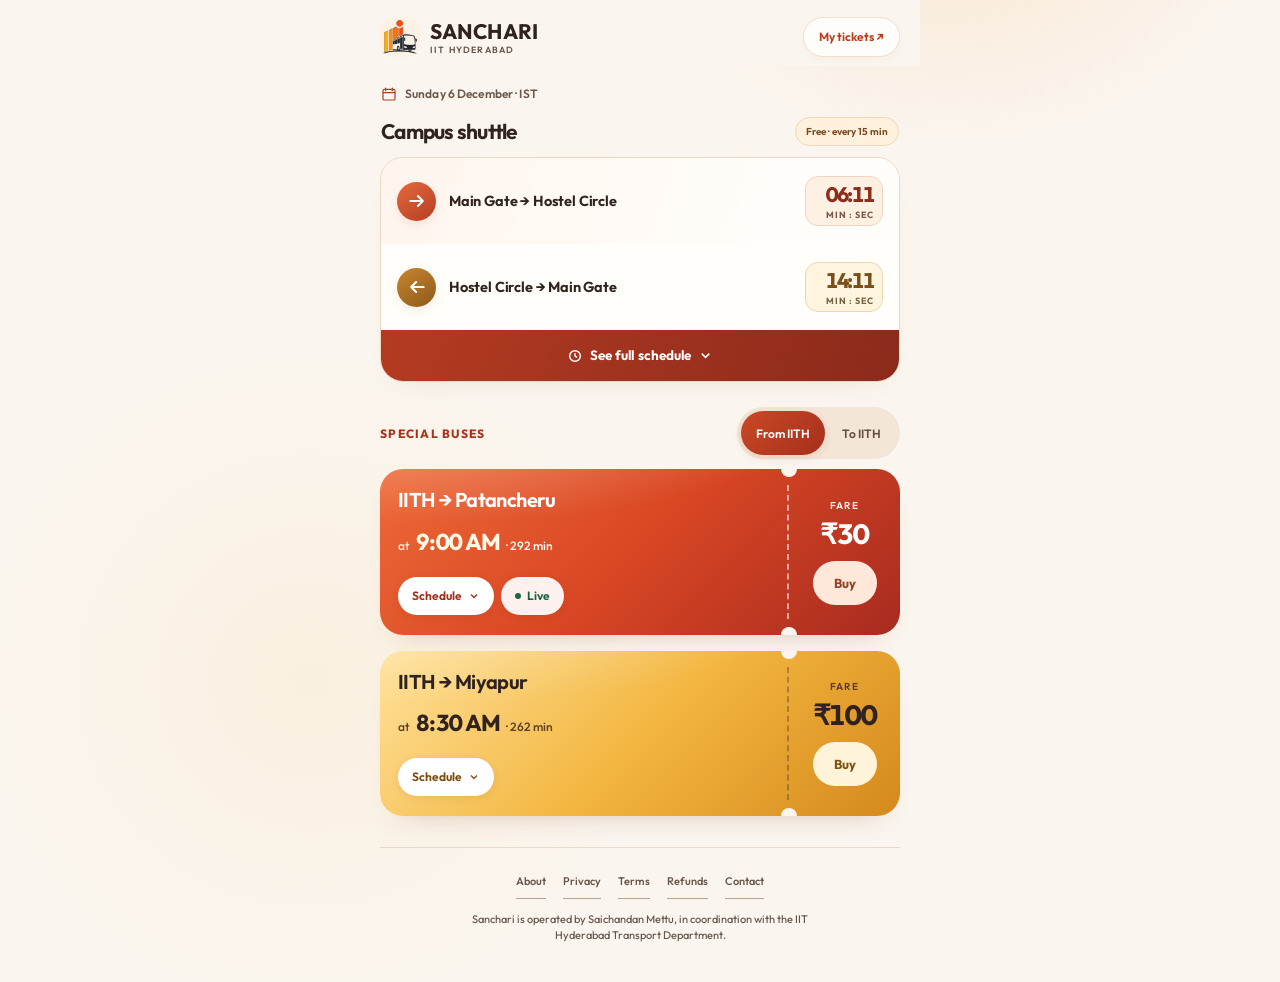
==== index.html @ e71f9000 "Link Patancheru pickup stop on route and boarding pass" ====
<!DOCTYPE html>
<html lang="en">
<head>
<meta charset="UTF-8"><meta name="viewport" content="width=device-width, initial-scale=1, viewport-fit=cover">
<meta name="theme-color" content="#faf5ee"><meta name="description" content="Campus shuttle countdown and bus journeys from IIT Hyderabad.">
<title>Sanchari — IIT Hyderabad bus tickets</title>
<link rel="icon" type="image/svg+xml" href="assets/logo.svg"><link rel="apple-touch-icon" href="assets/logo.png">
<link rel="stylesheet" href="assets/app.css?v=18">
</head>
<body><a class="skip-link" href="#campus">Skip to buses</a><div class="app">
<header class="appbar"><a class="brandblock" href="index.html" aria-label="Sanchari home"><img class="applogo" src="assets/logo.svg" alt=""><span class="brand">SANCHARI<small>IIT HYDERABAD</small></span></a><a class="ticket-nav" href="tickets.html">My tickets ↗</a></header>
<main class="scroll">
<p class="today-line"><svg aria-hidden="true" viewBox="0 0 24 24" fill="none" stroke="currentColor" stroke-width="1.8" stroke-linecap="round" stroke-linejoin="round"><rect x="3" y="5" width="18" height="16" rx="2"/><path d="M7 3v4M17 3v4M3 10h18"/></svg><span id="todayLabel">All times in IST</span></p>
<div class="campus-label" id="campus"><h1 class="sect">Campus shuttle</h1><span class="service-chip">Free · every 15 min</span></div>
<section class="card" aria-label="Campus shuttle timetable">
<button class="dir sel" data-dir="ab" aria-pressed="true"><span class="badge" aria-hidden="true"><svg viewBox="0 0 24 24" fill="none" stroke="currentColor" stroke-width="2.4" stroke-linecap="round" stroke-linejoin="round"><path d="M4 12h15m-6-6 6 6-6 6"/></svg></span><span class="route"><span class="rt">Main Gate → Hostel Circle</span></span><span class="eta"><span class="m" id="eta-ab" role="timer" aria-live="off" aria-label="Next shuttle countdown">--:--</span><span class="l" aria-hidden="true">MIN : SEC</span></span></button>
<button class="dir" data-dir="ba" aria-pressed="false"><span class="badge" aria-hidden="true"><svg viewBox="0 0 24 24" fill="none" stroke="currentColor" stroke-width="2.4" stroke-linecap="round" stroke-linejoin="round"><path d="M20 12H5m6-6-6 6 6 6"/></svg></span><span class="route"><span class="rt">Hostel Circle → Main Gate</span></span><span class="eta"><span class="m" id="eta-ba" role="timer" aria-live="off" aria-label="Next shuttle countdown">--:--</span><span class="l" aria-hidden="true">MIN : SEC</span></span></button>
<button class="sched-btn" id="schedBtn" aria-controls="schedPanel" aria-expanded="false"><svg class="clk" viewBox="0 0 24 24" fill="none" stroke="currentColor" stroke-width="2.2"><circle cx="12" cy="12" r="8"/><path d="M12 8v4l3 2"/></svg>See full schedule<svg class="chev" viewBox="0 0 24 24" fill="none" stroke="currentColor" stroke-width="2.4"><path d="M6 9l6 6 6-6"/></svg></button>
<div class="sched-panel" id="schedPanel"><div class="sched-inner"><div class="pills" role="group" aria-label="Shuttle direction"><button class="pill on" data-sdir="ab" aria-pressed="true">→ Hostel Circle</button><button class="pill" data-sdir="ba" aria-pressed="false">→ Main Gate</button></div><div class="slist" id="slist"></div></div></div>
</section>
<section id="routes" aria-labelledby="routesTitle"><div class="special-head"><h2 class="sect" id="routesTitle">Special Buses</h2><div class="toggle" id="specialToggle" role="group" aria-label="Journey direction"><button class="on" data-tdir="from" aria-pressed="true">From IITH</button><button data-tdir="to" aria-pressed="false">To IITH</button></div></div><div class="rcards" id="routeCards"><p>Loading schedules…</p></div><noscript><p>Turn on JavaScript to see schedules. Contact <a href="mailto:office.transport@iith.ac.in">Transport</a> for bus information.</p></noscript></section>
<footer class="footer"><div class="footer-links"><a href="legal.html">About</a><a href="privacy.html">Privacy</a><a href="terms.html">Terms</a><a href="refund.html">Refunds</a><a href="mailto:office.transport@iith.ac.in">Contact</a></div><p class="footer-op">Sanchari is operated by Saichandan Mettu, in coordination with the IIT Hyderabad Transport Department.</p></footer>
</main></div><script src="assets/shared.js?v=12"></script><script src="assets/app.js?v=17"></script></body></html>
---- assets/app.css ----
/* Sanchari — design tokens + component styles
   Palette: "Sunrise IITH" — matches the institute crest (red-orange spine, gold edge). */

*{box-sizing:border-box}
html,body{margin:0;padding:0}

:root{
  --stage:#fdf1e6; --paper:#ffffff; --paper2:#fbe9db; --paper3:#f5dcb8;
  --ink:#241d1a; --m2:#8c8078; --ox:#e8491f; --ox2:#c93c17; --gold:#f2a71b; --goldt:#d98f12;
  --pline:rgba(120,90,70,.14); --sh:rgba(180,90,40,.18); --live:#1f8a4c;
  --r-card:20px; --r-btn:999px; /* one radius for the cards, one pill radius for every button/chip */
  /* sampled from the hero sun (hero.png): vivid orange core fading to warm gold */
  --grad-ox: linear-gradient(160deg,#ff8a3d 0%,#f0501c 42%,#c02a12 100%);
  --grad-gold: linear-gradient(160deg,#ffd873 0%,#f2a71b 45%,#c67908 100%);
}

body{
  font-family:ui-rounded,"SF Pro Rounded","Segoe UI Rounded",-apple-system,BlinkMacSystemFont,"Segoe UI",Roboto,Helvetica,Arial,sans-serif;
  background:var(--stage); color:var(--ink);
  min-height:100dvh; min-height:100vh;
}

.app{
  max-width:480px; margin:0 auto; min-height:100dvh; min-height:100vh;
  display:flex; flex-direction:column;
}

.appbar{
  position:sticky; top:0; z-index:15;
  display:flex; align-items:center; justify-content:space-between;
  padding:calc(env(safe-area-inset-top,0px) + 14px) 16px 4px;
  background:var(--stage);
}
.appbar .brandblock{min-width:0;display:flex;align-items:center;gap:10px}
.appbar .applogo{width:38px;height:38px;border-radius:11px;flex-shrink:0;box-shadow:0 4px 10px -5px var(--sh)}
.appbar .brand{font-size:19px;font-weight:800;letter-spacing:-.01em;line-height:1.05}
/* Institution sits under the brand, not in front of it — same lockup as Nivas. */
.appbar .brand small{display:block;margin-top:2px;font-size:8.5px;font-weight:700;
  letter-spacing:.14em;color:var(--m2)}
.appbar .brand .hl{color:var(--ox)}
.bell{width:40px;height:40px;border-radius:50%;background:var(--paper);border:1px solid var(--pline);
  display:flex;align-items:center;justify-content:center;flex-shrink:0;position:relative;cursor:pointer;
  box-shadow:0 6px 14px -8px var(--sh);color:var(--ink)}
.bell svg{width:18px;height:18px}
.bell::after{content:"";position:absolute;top:8px;right:9px;width:7px;height:7px;border-radius:50%;
  background:var(--ox);box-shadow:0 0 0 2px var(--paper)}

.scroll{flex:1;overflow-y:auto;padding:6px 16px 24px;-webkit-overflow-scrolling:touch}
svg{display:block}

/* ---- campus shuttle ---- */
.card{background:var(--paper);border:1px solid var(--pline);border-radius:var(--r-card);margin-top:10px;overflow:hidden;
  box-shadow:0 14px 30px -20px var(--sh)}
.dir{display:flex;align-items:center;gap:12px;padding:14px 15px;cursor:pointer;border-top:1px solid var(--pline)}
.dir:first-of-type{border-top:none}
.dir .badge{width:38px;height:38px;border-radius:50%;flex-shrink:0;display:flex;align-items:center;justify-content:center;
  background:var(--grad-ox);box-shadow:0 4px 10px -4px var(--sh)}
.dir .badge svg{width:18px;height:18px}
.dir .route{flex:1;min-width:0}
.dir .rt{font-size:14px;font-weight:700;color:var(--ink);line-height:1.25}
.dir .eta{text-align:right;flex-shrink:0}
.dir .eta .m{font-size:16px;font-weight:900;color:var(--ox);font-variant-numeric:tabular-nums;line-height:1.1}
.dir .eta .l{font-size:9px;color:var(--m2);font-weight:700;margin-top:1px;text-transform:uppercase;letter-spacing:.04em}
.sched-btn{width:100%;border:none;background:var(--paper2);border-top:1px solid var(--pline);padding:13px;font-size:12.5px;font-weight:800;color:var(--ox);
  display:flex;align-items:center;justify-content:center;gap:7px;cursor:pointer}
.sched-btn svg.clk{width:15px;height:15px}
.sched-btn svg.chev{width:14px;height:14px;transition:transform .25s}
.sched-btn.open svg.chev{transform:rotate(180deg)}
.sched-panel{max-height:0;overflow:hidden;transition:max-height .3s ease;background:var(--paper3);box-shadow:inset 0 3px 8px -4px rgba(80,40,10,.22),inset 0 1px 0 var(--pline)}
.sched-panel.open{max-height:460px}
.sched-inner{padding:12px 15px 15px}
.pills{display:flex;gap:4px;margin-bottom:12px;background:rgba(232,73,31,.08);border-radius:var(--r-btn);padding:4px}
.pill{flex:1;text-align:center;font-size:11.5px;font-weight:800;padding:8px;border-radius:var(--r-btn);border:none;background:none;cursor:pointer;color:var(--m2)}
.pill.on{background:var(--grad-ox);color:#fff;box-shadow:0 2px 5px -1px var(--sh)}
.slist{display:flex;flex-direction:column;gap:2px}
.srow{display:flex;justify-content:space-between;align-items:center;padding:9px 4px;border-bottom:1px dashed var(--pline)}
.srow:last-child{border-bottom:none}
.srow .ct{font-size:13px;font-weight:800;color:var(--ink);font-variant-numeric:tabular-nums}
.srow .rel{font-size:11px;font-weight:700;color:var(--m2)}
.srow.next .rel{color:var(--live)}
.srow.next .ct{color:var(--ox)}

.sect{font-size:11px;font-weight:800;text-transform:uppercase;letter-spacing:.1em;color:var(--ox);margin:0}
.special-head{margin-top:24px;display:flex;align-items:center;justify-content:space-between;gap:10px;margin-bottom:9px}
.toggle{display:inline-flex;background:var(--paper2);border-radius:var(--r-btn);padding:3px;gap:2px;flex-shrink:0}
.toggle button{border:none;background:none;padding:7px 14px;border-radius:var(--r-btn);font-size:11.5px;font-weight:800;color:var(--m2);cursor:pointer;transition:.2s}
.toggle button.on{background:var(--grad-ox);color:#fff;box-shadow:0 2px 5px -1px var(--sh)}

/* ---- outstation route cards ---- */
.rcards{display:flex;flex-direction:column;gap:13px;margin-top:13px}
.stubcard{display:flex;position:relative;background:var(--grad-ox);border-radius:var(--r-card);overflow:hidden;
  box-shadow:0 16px 32px -18px var(--sh)}
.rcard[data-bus="miya"] .stubcard{background:var(--grad-gold)}
.stubcard::before{content:"";position:absolute;inset:0;pointer-events:none;
  background:radial-gradient(120% 90% at 12% -15%,rgba(255,255,255,.4),transparent 55%)}
.stubcard > *{position:relative;z-index:1}
.rc-main{flex:1;text-align:left;background:none;border:none;padding:18px 16px;cursor:pointer;font:inherit;color:inherit;min-width:0}
.rc-route{font-size:18px;font-weight:800;color:#fff;letter-spacing:-.01em;white-space:nowrap}
.rc-when{font-size:14px;color:rgba(255,255,255,.82);font-weight:700;margin-top:9px;display:flex;align-items:baseline;gap:6px;flex-wrap:wrap}
.rc-at{font-size:13px;font-weight:700;color:rgba(255,255,255,.7)}
.rcard[data-bus="miya"] .rc-at{color:rgba(36,29,26,.6)}
.rc-when .tm{font-size:21px;font-weight:900;color:#ffe6a0;font-variant-numeric:tabular-nums;letter-spacing:-.01em}
.rcard[data-bus="miya"] .rc-when .tm{color:var(--ink)}
.rc-rel{font-size:12.5px;font-weight:700;color:rgba(255,255,255,.78)}
.rcard[data-bus="miya"] .rc-rel{color:rgba(36,29,26,.7)}
.rc-rel::before{content:"· "}
.rc-rel:empty{display:none}
.rc-actions{display:flex;align-items:center;gap:8px;margin-top:14px;flex-wrap:wrap}
.rc-expand{display:inline-flex;align-items:center;gap:6px;background:#fff;color:var(--ox);font-weight:800;font-size:12.5px;
  padding:9px 15px;border-radius:var(--r-btn);cursor:pointer}
.rcard[data-bus="miya"] .rc-expand{color:var(--goldt)}
.rc-expand svg{width:12px;height:12px;transition:transform .28s}
.rcard.open .rc-expand svg{transform:rotate(180deg)}
.rc-live{display:inline-flex;align-items:center;gap:6px;font-size:12.5px;font-weight:800;color:var(--live);
  background:rgba(255,255,255,.92);border-radius:var(--r-btn);padding:9px 13px 9px 12px;text-decoration:none;flex-shrink:0}
.rc-live .pulse{width:6px;height:6px;border-radius:50%;background:var(--live);animation:bl 1.4s infinite}
.rc-live svg{width:12px;height:12px}
.rc-vp{width:0;border-left:2px dashed rgba(255,255,255,.55);position:relative;margin:16px 0;flex-shrink:0}
.rcard[data-bus="miya"] .rc-vp{border-left-color:rgba(36,29,26,.3)}
.rc-vp::before,.rc-vp::after{content:"";position:absolute;left:-8px;width:16px;height:16px;border-radius:50%;background:var(--stage)}
.rc-vp::before{top:-24px}.rc-vp::after{bottom:-24px}
.rc-stub{width:108px;flex-shrink:0;display:flex;flex-direction:column;align-items:center;justify-content:center;gap:6px;padding:16px 10px}
.rc-farel{font-size:9px;font-weight:800;letter-spacing:.12em;text-transform:uppercase;color:rgba(255,255,255,.82)}
.rcard[data-bus="miya"] .rc-farel{color:rgba(36,29,26,.65)}
.rc-fare{font-size:22px;font-weight:900;color:#fff;line-height:1;font-variant-numeric:tabular-nums}
.rcard[data-bus="miya"] .rc-fare{color:var(--ink)}
.rc-buy{margin-top:7px;border:none;background:#fff;color:var(--ox);font-weight:800;font-size:13px;padding:10px 20px;border-radius:var(--r-btn);cursor:pointer;white-space:nowrap;
  box-shadow:0 4px 10px -2px rgba(0,0,0,.25)}
.rcard[data-bus="miya"] .rc-buy{color:var(--goldt)}
.rc-buy:disabled{opacity:.6;cursor:default}

.rc-detail{max-height:0;overflow:hidden;transition:max-height .34s ease}
.rcard.open .rc-detail{max-height:1400px}
.rc-detail-in{margin-top:9px;background:var(--paper);border:1px solid var(--pline);border-radius:var(--r-card);padding:14px 15px 15px;
  box-shadow:0 8px 20px -14px var(--sh)}
.rc-sec{font-size:9.5px;font-weight:800;letter-spacing:.1em;text-transform:uppercase;color:var(--m2);margin:4px 2px 8px}
.live{display:inline-flex;align-items:center;gap:6px;font-size:11px;font-weight:700;color:var(--live);margin-top:12px}
.live i{width:6px;height:6px;border-radius:50%;background:var(--live);display:block;animation:bl 1.4s infinite}
.livelink{text-decoration:none;cursor:pointer}
.livelink svg{margin-left:2px}
.note-days{font-size:10.5px;color:var(--m2);font-weight:600;margin-top:11px}

/* Miyapur stop timeline */
.stops{display:flex;flex-direction:column;margin-top:12px}
.stop{display:flex;gap:11px}
.stop .rail{display:flex;flex-direction:column;align-items:center}
.stop .rail .d{width:9px;height:9px;border-radius:50%;background:var(--ox);margin-top:3px;flex-shrink:0}
.stop .rail .ln{width:2px;flex:1;background:var(--pline);min-height:14px}
.stop:last-child .rail .ln{display:none}
.stop .si{flex:1;display:flex;justify-content:space-between;gap:8px;padding-bottom:11px}
.stop .nm2{font-size:12.5px;font-weight:700;color:var(--ink);line-height:1.2}
.stop .lm{font-size:10px;color:var(--m2);margin-top:2px}
.stop .tm{font-size:11.5px;font-weight:800;color:var(--ox);font-variant-numeric:tabular-nums;white-space:nowrap}
.retnote{background:var(--paper2);border:1px solid var(--pline);border-radius:10px;padding:11px 12px;font-size:11.5px;color:var(--ink);line-height:1.45;margin-top:6px}
.retnote b{color:var(--ox)}
.retnote a{display:inline-block;margin-top:4px;color:var(--ox);font-weight:800;text-decoration:underline;text-underline-offset:2px}
.terms{margin-top:13px;border-top:1px dashed var(--pline);padding-top:11px}
.terms .th{font-size:9px;font-weight:800;letter-spacing:.1em;text-transform:uppercase;color:var(--m2);margin-bottom:6px}
.terms ul{margin:0;padding-left:15px;display:flex;flex-direction:column;gap:4px}
.terms li{font-size:10.5px;color:var(--m2);line-height:1.4}

/* ---- coming next (static preview grid, not interactive) ---- */
.comingnext{margin-top:26px}
.cn-grid{display:grid;grid-template-columns:repeat(3,1fr);gap:9px;margin-top:9px}
.cn-tile{background:var(--paper);border:1px dashed var(--pline);border-radius:16px;padding:14px 6px 12px;
  display:flex;flex-direction:column;align-items:center;gap:7px;text-align:center;user-select:none}
.cn-tile .ic{width:38px;height:38px;border-radius:50%;background:var(--paper2);display:flex;align-items:center;justify-content:center;color:var(--m2);flex-shrink:0}
.cn-tile .ic svg{width:18px;height:18px}
.cn-tile .lbl{font-size:10.5px;font-weight:700;color:var(--ink);line-height:1.25}

/* ---- footer ---- */
.footer{text-align:center;margin-top:28px;padding-top:6px}
.footer a{font-size:11.5px;font-weight:700;color:var(--m2);text-decoration:underline;text-underline-offset:2px}
.footer-op{font-size:11px;font-weight:600;color:var(--m2);margin-top:8px;line-height:1.5;padding:0 16px}

@keyframes bl{0%,100%{opacity:1}50%{opacity:.3}}
@media (prefers-reduced-motion:reduce){.live i,.rc-live .pulse{animation:none}}

/* Shared page controls retained for tickets, policy and staff screens. */
a{color:var(--ox);text-underline-offset:4px}
button,input,select,textarea{font:inherit}
button,a,input,select,textarea{-webkit-tap-highlight-color:transparent}
button:focus-visible,a:focus-visible,summary:focus-visible,input:focus-visible,select:focus-visible,textarea:focus-visible{outline:3px solid #87341d;outline-offset:3px}
button,a{touch-action:manipulation}
button{min-height:44px}
[hidden]{display:none!important}
.skip-link{position:fixed;top:-60px;left:16px;z-index:100;background:white;padding:12px}
.skip-link:focus{top:12px}
.brandblock{display:flex;align-items:center;gap:10px;text-decoration:none;color:var(--ink)}
.appbar .brand{color:var(--ink)}
.appbar .brandblock .applogo{margin:0}
.ticket-nav{font-size:12px;font-weight:800;color:var(--ox);background:#fff;border:1px solid var(--pline);border-radius:999px;padding:10px 13px;text-decoration:none;white-space:nowrap}
.today-line{font-size:11px;font-weight:800;letter-spacing:.02em;color:var(--m2);margin:13px 2px 0}
.campus-label{display:flex;align-items:center;justify-content:space-between;gap:12px;margin:20px 2px 0}
.campus-label .sect{margin:0}
.campus-label span{font-size:10px;font-weight:700;color:var(--m2)}
.dir{width:100%;background:transparent;border:0;text-align:left;font:inherit;min-height:66px}
.dir.sel{background:#fff8f2}
.dir .eta .m,.dir .eta .l{display:block}
.dir .eta .m{font-variant-numeric:tabular-nums}
.sched-btn{min-height:44px}
.pill{min-height:36px}
.special-head{margin-top:27px}
.route-notice{font-size:11px;color:#755e4d;line-height:1.4;margin:0 2px 12px}
.route-notice.ready{color:var(--live)}
.rcard{border-radius:var(--r-card)}
.rc-main{cursor:default}
.rc-route{white-space:normal;line-height:1.2}
.rc-when .tm{font-size:20px}
.rc-expand{border:0;font:inherit;min-height:36px}
.rc-live{min-height:36px}
.rc-buy{min-height:44px}
.rc-buy:disabled{opacity:.65;cursor:not-allowed}
.rc-buy[data-busy="true"]{opacity:.7;cursor:wait}
.rc-detail[hidden]{display:none}
.rc-detail-in{margin-top:7px}
.rcard .srow .ct{font-size:12px}
.card-status{font-size:11px;line-height:1.4;color:#7d2317;margin:8px 2px 0;padding:0 3px}
.card-status a{color:inherit;text-decoration:underline}
.card-status:empty{display:none}
.footer{padding-bottom:10px}
.footer-links{display:flex;align-items:center;justify-content:center;flex-wrap:wrap;gap:4px 15px}
.footer-links a{font-size:11px;min-height:32px;display:inline-flex;align-items:center}
.primary-btn{display:flex;align-items:center;justify-content:center;width:100%;border:0;border-radius:999px;padding:14px 20px;background:#523a29;color:#fff;font-size:13px;font-weight:650;text-decoration:none;min-height:48px}
.primary-btn:disabled{opacity:.55}
#checkoutMessage{font-size:13px;color:#934321}
.page-wrap{max-width:600px;margin:0 auto;padding:28px 20px 60px}
.page-back{display:inline-flex;align-items:center;min-height:44px;font-size:13px;margin-bottom:24px}
.page-wrap h1{font-size:34px;line-height:1.1;letter-spacing:-.04em}
.surface{border:1px solid #fff;border-radius:26px;background:#fff9;padding:24px;margin:18px 0}
.field{display:flex;flex-direction:column;gap:8px;font-size:13px;margin:18px 0}
input,select,textarea{width:100%;min-height:46px;border:1px solid #c6b6a7;background:#fffaf4;border-radius:12px;padding:11px;color:var(--ink)}
textarea{min-height:90px}
#scanVideo{width:100%;border-radius:18px;max-height:300px;background:#211b15}
#scanVideo[hidden]{display:none}
.actions{display:flex;gap:10px;flex-wrap:wrap}
.actions>*{flex:1}
.saved-ticket{display:block;padding:18px 0;border-bottom:1px solid #dfd1c1;text-decoration:none;color:var(--ink)}
.saved-ticket strong{display:block}
.saved-ticket small{font-size:11px;color:var(--m2)}
.empty-state{padding:28px 0;color:var(--m2);font-size:14px}
.status-good{color:var(--live)}
.status-bad{color:#943b25}
.status-box{white-space:pre-line;padding:16px;border-radius:14px;background:#eee5d6;font-size:14px}
.fine-print{font-size:11px;color:var(--m2)}
.tk-band{color:var(--ink)!important}
.tk-wrap .tk-stamp{display:none!important}
.tk-note{color:#6c5948!important}
.tk-qr{width:min(248px,70vw)!important;padding:20px!important}
.tk-hint{font-size:12px!important}
.tk-top a{min-width:44px!important;min-height:44px!important}
.tk-wrap{padding-top:16px!important}
.tk-serial{letter-spacing:0!important;font-size:10px!important}
.tk-status{font-size:11px!important}


@media(min-width:700px){.app{max-width:540px}.scroll{padding-left:20px;padding-right:20px}}
@media(max-width:360px){.rc-main{padding:16px 12px}.rc-route{font-size:16px}.rc-stub{width:91px;padding:12px 6px}.rc-when .tm{font-size:17px}.rc-expand,.rc-live{font-size:11px;padding:8px 10px}.rc-actions{gap:6px}}
@media(prefers-reduced-motion:reduce){*,*:before,*:after{animation:none!important;transition:none!important;scroll-behavior:auto!important}}
@media print{body{background:white}.tk-top,.ticket-actions,.tk-note{display:none!important}.ticket{box-shadow:none!important}.tk-wrap{max-width:420px!important}.tk-band{-webkit-print-color-adjust:exact;print-color-adjust:exact}}
/* 2026-09-25 visual refinement: the same campus-first layout with clearer type,
   more deliberate spacing and a brighter, richer sunrise. */
@font-face{
  font-family:Outfit;
  src:url("fonts/outfit-variable.ttf") format("truetype");
  font-style:normal;
  font-weight:100 900;
  font-display:swap;
}
:root{
  --stage:#faf5ee;
  --paper:#fffefa;
  --paper2:#fff0e3;
  --paper3:#fff5e9;
  --ink:#30231e;
  --m2:#66554b;
  --ox:#bd3c1e;
  --ox2:#932a1b;
  --gold:#e9a62f;
  --goldt:#82500f;
  --pline:rgba(105,59,35,.13);
  --sh:rgba(115,55,25,.14);
  --live:#226443;
  --r-card:23px;
  --grad-ox:linear-gradient(135deg,#ed6937 0%,#d94724 48%,#a82b20 100%);
  --grad-gold:linear-gradient(135deg,#ffe19a 0%,#f3b640 51%,#d5891b 100%);
}
body{
  font-family:Outfit,-apple-system,BlinkMacSystemFont,"Segoe UI",sans-serif;
  font-size:14px;
  line-height:1.45;
  -webkit-font-smoothing:antialiased;
  background:
    radial-gradient(ellipse 440px 370px at calc(50% + 310px) -130px,rgba(248,174,99,.22),transparent 75%),
    radial-gradient(ellipse 430px 420px at calc(50% - 330px) 680px,rgba(247,201,119,.11),transparent 80%),
    var(--stage);
}
button,input,select,textarea{font-family:inherit}
a{color:var(--ox)}
.app{max-width:510px}
.appbar{padding:calc(env(safe-area-inset-top,0px) + 17px) 20px 9px;background:var(--stage)}
.appbar .applogo{width:40px;height:40px;border-radius:12px;box-shadow:none}
.appbar .brand{font-size:21px;font-weight:720;letter-spacing:.005em}
.appbar .brand small{margin-top:3px;font-size:9px;font-weight:600;letter-spacing:.13em}
.ticket-nav{font-size:12px;font-weight:650;color:var(--ox);background:#fffdfa;border-color:#eedfd1;padding:10px 15px;box-shadow:0 3px 10px #783b1808}
.scroll{padding:7px 20px 34px}
.today-line{margin:9px 2px 10px;font-size:12px;font-weight:550;letter-spacing:.01em}
.campus-label{margin:12px 2px 0}
.campus-label .sect,.special-head .sect{font-size:12px;font-weight:750;letter-spacing:.105em;color:#a9341b}
.campus-label span{font-size:11px;font-weight:500;color:var(--m2)}
.card{margin-top:11px;border-color:#edddce;box-shadow:0 12px 30px -24px #8c513528}
.dir{min-height:78px;gap:14px;padding:17px 18px}
.dir.sel{background:linear-gradient(100deg,#fff6ed,#fffdfa 72%)}
.dir .badge{width:40px;height:40px;background:linear-gradient(145deg,#e96b3b,#b63a22);box-shadow:0 4px 11px #bb4c2724}
.dir .rt{font-size:15px;font-weight:630;letter-spacing:-.012em}
.dir .eta .m{font-size:19px;font-weight:700;letter-spacing:-.025em;color:#a9341b}
.dir .eta .l{font-size:10px;font-weight:550;letter-spacing:.06em;margin-top:2px}
.sched-btn{background:#fff1e5;min-height:47px;font-size:13px;font-weight:650;color:#a9341b}
.sched-panel{background:var(--paper3);box-shadow:inset 0 3px 7px -5px #8a4a1b32,inset 0 1px 0 #e9d8c6}
.sched-inner{padding:16px 18px 18px}
.pills{background:#f7e9d8;margin-bottom:14px}
.pill{font-size:12px;font-weight:600}
.pill.on{background:linear-gradient(135deg,#c84827,#9d2e1c)}
.srow{padding:11px 4px}
.srow .ct{font-size:13px;font-weight:640}
.srow .rel{font-size:11px;font-weight:500}
.srow.next .ct{color:#a9341b}
.special-head{margin-top:25px;margin-bottom:10px}
.toggle{background:#f3e5d7;padding:4px}
.toggle button{font-size:12px;font-weight:600;padding:8px 15px;transition:box-shadow .18s ease,transform .18s ease}
.toggle button:not(.on),.pill:not(.on){color:#645044}
.toggle button.on{background:linear-gradient(135deg,#c94927,#a62f1b);box-shadow:0 3px 8px #ad402322}
.route-notice{font-size:12px;line-height:1.5;color:var(--m2);margin:0 2px 15px}
.rcards{gap:16px;margin-top:0}
.stubcard{min-height:158px;box-shadow:0 15px 30px -22px #97452566}
.stubcard::before{background:radial-gradient(130% 95% at 9% -18%,rgba(255,255,255,.24),transparent 53%)}
.rc-main{padding:20px 18px}
.rc-route{font-size:20px;font-weight:650;letter-spacing:-.03em;line-height:1.14}
.rc-when{margin-top:13px;gap:6px}
.rc-at{font-size:12px;font-weight:500;color:#ffeddf}
.rc-when .tm{font-size:23px;font-weight:720;letter-spacing:-.03em;color:#fff9e6}
.rc-rel{font-size:12px;font-weight:550;color:#fff1e7}
.rc-actions{margin-top:18px;gap:7px}
.rc-expand,.rc-live{min-height:38px;padding:9px 14px;font-size:12px;font-weight:650;box-shadow:0 2px 9px #6c281716}
.rc-expand{color:#9c311a}
.rcard[data-bus="miya"] .rc-expand{color:#7c4a0c}
.rc-live{color:#1c613f}
.rc-live .pulse{animation:none}
.rc-stub{width:111px;padding:17px 10px;gap:7px}
.rc-farel{font-size:10px;font-weight:600;letter-spacing:.12em;color:#fff6eb}
.rc-fare{font-size:28px;font-weight:720;letter-spacing:-.045em}
.rc-buy{margin-top:6px;min-height:44px;padding:10px 21px;font-size:13px;font-weight:700;color:#a9341b;box-shadow:0 4px 10px #6d2b1b30}
.rc-buy:disabled{opacity:1;background:#ffe7d9;color:#934327;box-shadow:none;cursor:not-allowed}
.rcard[data-bus="miya"] .rc-buy:disabled{background:#fff3da;color:#80500f}
.rcard[data-bus="miya"] .rc-route{color:var(--ink)}
.rcard[data-bus="miya"] .rc-at{color:#5b3e22}
.rcard[data-bus="miya"] .rc-rel{color:#604425}
.rcard[data-bus="miya"] .rc-farel{color:#5a3c1d}
.rc-detail-in{padding:17px 18px 19px;margin-top:8px;border-color:#edddce;box-shadow:0 8px 22px -19px #8c513528}
.rcard .srow .ct{font-size:13px;font-weight:620}
.rc-sec{font-size:10px;font-weight:700;letter-spacing:.11em}
.retnote{background:#fff2e4;border-color:#efdecd;border-radius:12px;font-size:12px;padding:12px 13px}
.note-days{font-size:11px;line-height:1.5}
.stop .nm2{font-size:13px;font-weight:620}
.stop .lm{font-size:11px}
.stop .tm{font-size:12px;font-weight:650;color:#a9341b}
.footer{margin-top:31px;padding:19px 0 4px;border-top:1px solid #e7d8c8}
.footer-links{gap:3px 17px}
.footer-links a{font-size:11px;font-weight:550;text-decoration:none;border-bottom:1px solid #b7a396}
.footer-op{font-size:11px;font-weight:450;line-height:1.5;max-width:380px;margin:12px auto 0}
.page-wrap{font-family:Outfit,-apple-system,BlinkMacSystemFont,"Segoe UI",sans-serif}
.page-wrap h1{font-weight:650}
.surface{background:#fffdf9;border:1px solid #edddce;border-radius:23px;box-shadow:0 12px 30px -26px #8c513528}
.primary-btn{background:#a9351e;font-weight:650}
input,select,textarea{background:#fffdfa;border-color:#d9c6b7}
.status-box{background:#fff0e1}
@media(max-width:360px){
  .appbar{padding-left:16px;padding-right:16px}
  .scroll{padding-left:16px;padding-right:16px}
  .dir{padding:15px 13px;gap:10px}
  .dir .rt{font-size:13px}
  .dir .eta .m{font-size:17px}
  .rc-main{padding:18px 13px}
  .rc-route{font-size:17px}
  .rc-when .tm{font-size:19px}
  .rc-stub{width:93px;padding:13px 6px}
  .rc-fare{font-size:25px}
  .rc-expand,.rc-live{padding:8px 10px;font-size:11px}
}
@media(min-width:700px){
  .app{max-width:560px}
}
@media(hover:hover){
  .ticket-nav:hover,.rc-expand:hover,.rc-live:hover{transform:translateY(-1px);box-shadow:0 7px 16px #743c1922}
  .rc-buy:not(:disabled):hover{transform:translateY(-1px);box-shadow:0 6px 14px #743c1940}
  .dir:hover{background:#fff7ef}
}
@media(prefers-reduced-motion:no-preference){
  .ticket-nav,.rc-expand,.rc-live,.rc-buy{transition:transform .2s cubic-bezier(.22,1,.36,1),box-shadow .2s cubic-bezier(.22,1,.36,1),background .2s}
}
@media(prefers-reduced-motion:reduce){
  .ticket-nav,.rc-expand,.rc-live,.rc-buy{transition:none}
}
/* Shuttle-first information hierarchy and a second-by-second timetable countdown. */
.today-line{display:flex;align-items:center;gap:8px;margin:12px 1px 15px;font-size:12px;font-weight:590;color:#6d574a}
.today-line svg{width:16px;height:16px;flex-shrink:0;color:#a74225}
.campus-label{align-items:center;gap:10px;margin:0 1px 11px}
.campus-label .sect{font-size:21px;font-weight:670;line-height:1.1;letter-spacing:-.035em;text-transform:none;color:var(--ink)}
.campus-label .service-chip{display:inline-flex;align-items:center;min-height:29px;padding:5px 10px;border:1px solid #efd7ba;border-radius:999px;background:#fff1dc;color:#794a20;font-size:10px;font-weight:650;line-height:1.1;white-space:nowrap}
.card{margin-top:0;border-color:#edd6c3;box-shadow:0 11px 28px -23px #85482b42}
.dir{min-height:82px;gap:13px;padding:18px 16px}
.dir.sel{background:linear-gradient(110deg,#fff5ee,#fffdfa 78%)}
.dir[data-dir="ba"].sel{background:linear-gradient(110deg,#fff8eb,#fffdfa 78%)}
.dir .badge{width:39px;height:39px;background:linear-gradient(145deg,#e46a3c,#b63d24);color:#fff;box-shadow:0 4px 10px #ac44271e}
.dir[data-dir="ba"] .badge{background:linear-gradient(145deg,#c7872e,#8f581c);box-shadow:0 4px 10px #9964251c}
.dir .badge svg{width:20px;height:20px}
.dir .rt{font-size:14.5px;font-weight:660;line-height:1.22}
.dir .eta{min-width:78px;padding:7px 8px 6px;border:1px solid #eed5c2;border-radius:13px;background:#fff0e4}
.dir[data-dir="ba"] .eta{border-color:#ead6ad;background:#fff5df}
.dir .eta .m{font-size:21px;font-weight:740;line-height:1;letter-spacing:-.055em;color:#8d2e1b;white-space:nowrap}
.dir[data-dir="ba"] .eta .m{color:#795019}
.dir .eta .l{font-size:9px;font-weight:700;letter-spacing:.07em;line-height:1;margin-top:5px;color:#785548}
.dir[data-dir="ba"] .eta .l{color:#756140}
.sched-btn{min-height:51px;border-top:0;background:linear-gradient(110deg,#b43b22,#8b2a1b);color:#fff;font-size:13.5px;font-weight:680;letter-spacing:.005em}
.sched-btn:hover{background:linear-gradient(110deg,#c44929,#96301e)}
.sched-btn:focus-visible{outline:3px solid #ffd59c;outline-offset:-5px}
.sched-btn svg.clk{width:16px;height:16px}
.sched-btn svg.chev{width:15px;height:15px}
@media(max-width:360px){
  .today-line{font-size:11.5px}
  .campus-label .sect{font-size:19px}
  .campus-label .service-chip{font-size:9.5px;padding:5px 8px}
  .dir{gap:9px;padding:15px 12px}
  .dir .badge{width:37px;height:37px}
  .dir .rt{font-size:13.5px}
  .dir .eta{min-width:71px;padding:6px 6px 5px}
  .dir .eta .m{font-size:19px}
}
@media(prefers-reduced-motion:reduce){.sched-btn:hover{transition:none}}
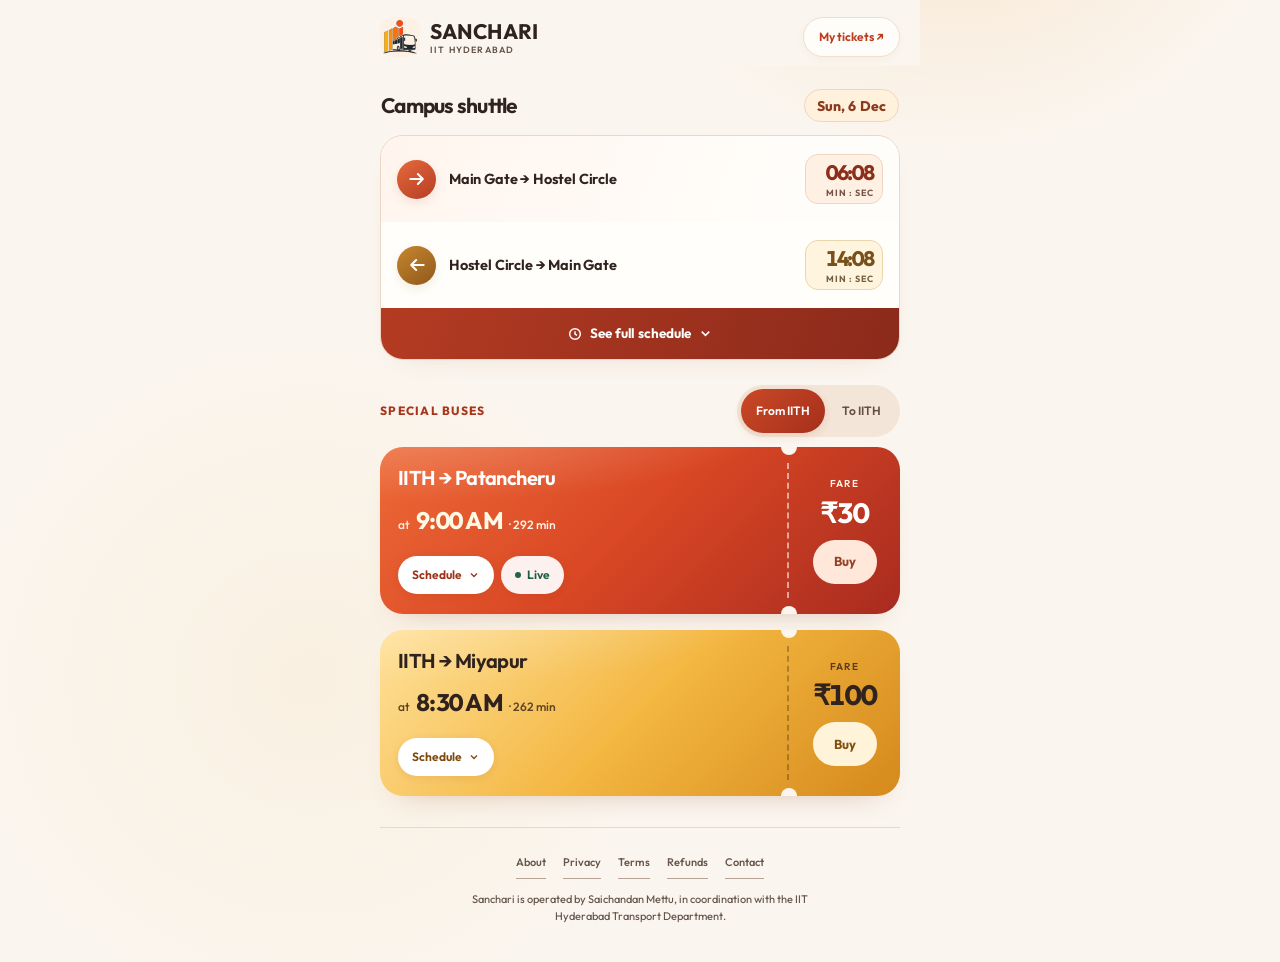
==== commit 4de9a4ec: "Compact shuttle date and next-day route labels" ====
--- a/index.html
+++ b/index.html
@@ -5,13 +5,12 @@
 <meta name="theme-color" content="#faf5ee"><meta name="description" content="Campus shuttle countdown and bus journeys from IIT Hyderabad.">
 <title>Sanchari — IIT Hyderabad bus tickets</title>
 <link rel="icon" type="image/svg+xml" href="assets/logo.svg"><link rel="apple-touch-icon" href="assets/logo.png">
-<link rel="stylesheet" href="assets/app.css?v=18">
+<link rel="stylesheet" href="assets/app.css?v=19">
 </head>
 <body><a class="skip-link" href="#campus">Skip to buses</a><div class="app">
 <header class="appbar"><a class="brandblock" href="index.html" aria-label="Sanchari home"><img class="applogo" src="assets/logo.svg" alt=""><span class="brand">SANCHARI<small>IIT HYDERABAD</small></span></a><a class="ticket-nav" href="tickets.html">My tickets ↗</a></header>
 <main class="scroll">
-<p class="today-line"><svg aria-hidden="true" viewBox="0 0 24 24" fill="none" stroke="currentColor" stroke-width="1.8" stroke-linecap="round" stroke-linejoin="round"><rect x="3" y="5" width="18" height="16" rx="2"/><path d="M7 3v4M17 3v4M3 10h18"/></svg><span id="todayLabel">All times in IST</span></p>
-<div class="campus-label" id="campus"><h1 class="sect">Campus shuttle</h1><span class="service-chip">Free · every 15 min</span></div>
+<div class="campus-label" id="campus"><h1 class="sect">Campus shuttle</h1><time class="date-chip" id="todayLabel">Today</time></div>
 <section class="card" aria-label="Campus shuttle timetable">
 <button class="dir sel" data-dir="ab" aria-pressed="true"><span class="badge" aria-hidden="true"><svg viewBox="0 0 24 24" fill="none" stroke="currentColor" stroke-width="2.4" stroke-linecap="round" stroke-linejoin="round"><path d="M4 12h15m-6-6 6 6-6 6"/></svg></span><span class="route"><span class="rt">Main Gate → Hostel Circle</span></span><span class="eta"><span class="m" id="eta-ab" role="timer" aria-live="off" aria-label="Next shuttle countdown">--:--</span><span class="l" aria-hidden="true">MIN : SEC</span></span></button>
 <button class="dir" data-dir="ba" aria-pressed="false"><span class="badge" aria-hidden="true"><svg viewBox="0 0 24 24" fill="none" stroke="currentColor" stroke-width="2.4" stroke-linecap="round" stroke-linejoin="round"><path d="M20 12H5m6-6-6 6 6 6"/></svg></span><span class="route"><span class="rt">Hostel Circle → Main Gate</span></span><span class="eta"><span class="m" id="eta-ba" role="timer" aria-live="off" aria-label="Next shuttle countdown">--:--</span><span class="l" aria-hidden="true">MIN : SEC</span></span></button>
@@ -20,4 +19,4 @@
 </section>
 <section id="routes" aria-labelledby="routesTitle"><div class="special-head"><h2 class="sect" id="routesTitle">Special Buses</h2><div class="toggle" id="specialToggle" role="group" aria-label="Journey direction"><button class="on" data-tdir="from" aria-pressed="true">From IITH</button><button data-tdir="to" aria-pressed="false">To IITH</button></div></div><div class="rcards" id="routeCards"><p>Loading schedules…</p></div><noscript><p>Turn on JavaScript to see schedules. Contact <a href="mailto:office.transport@iith.ac.in">Transport</a> for bus information.</p></noscript></section>
 <footer class="footer"><div class="footer-links"><a href="legal.html">About</a><a href="privacy.html">Privacy</a><a href="terms.html">Terms</a><a href="refund.html">Refunds</a><a href="mailto:office.transport@iith.ac.in">Contact</a></div><p class="footer-op">Sanchari is operated by Saichandan Mettu, in coordination with the IIT Hyderabad Transport Department.</p></footer>
-</main></div><script src="assets/shared.js?v=12"></script><script src="assets/app.js?v=17"></script></body></html>
+</main></div><script src="assets/shared.js?v=12"></script><script src="assets/app.js?v=18"></script></body></html>
--- a/assets/app.css
+++ b/assets/app.css
@@ -190,7 +190,6 @@
 .appbar .brand{color:var(--ink)}
 .appbar .brandblock .applogo{margin:0}
 .ticket-nav{font-size:12px;font-weight:800;color:var(--ox);background:#fff;border:1px solid var(--pline);border-radius:999px;padding:10px 13px;text-decoration:none;white-space:nowrap}
-.today-line{font-size:11px;font-weight:800;letter-spacing:.02em;color:var(--m2);margin:13px 2px 0}
 .campus-label{display:flex;align-items:center;justify-content:space-between;gap:12px;margin:20px 2px 0}
 .campus-label .sect{margin:0}
 .campus-label span{font-size:10px;font-weight:700;color:var(--m2)}
@@ -304,7 +303,6 @@
 .appbar .brand small{margin-top:3px;font-size:9px;font-weight:600;letter-spacing:.13em}
 .ticket-nav{font-size:12px;font-weight:650;color:var(--ox);background:#fffdfa;border-color:#eedfd1;padding:10px 15px;box-shadow:0 3px 10px #783b1808}
 .scroll{padding:7px 20px 34px}
-.today-line{margin:9px 2px 10px;font-size:12px;font-weight:550;letter-spacing:.01em}
 .campus-label{margin:12px 2px 0}
 .campus-label .sect,.special-head .sect{font-size:12px;font-weight:750;letter-spacing:.105em;color:#a9341b}
 .campus-label span{font-size:11px;font-weight:500;color:var(--m2)}
@@ -338,7 +336,8 @@
 .rc-route{font-size:20px;font-weight:650;letter-spacing:-.03em;line-height:1.14}
 .rc-when{margin-top:13px;gap:6px}
 .rc-at{font-size:12px;font-weight:500;color:#ffeddf}
-.rc-when .tm{font-size:23px;font-weight:720;letter-spacing:-.03em;color:#fff9e6}
+.rc-when .tm{font-size:24px;font-weight:720;letter-spacing:-.03em;color:#fff9e6}
+.rc-when .tm{white-space:nowrap}
 .rc-rel{font-size:12px;font-weight:550;color:#fff1e7}
 .rc-actions{margin-top:18px;gap:7px}
 .rc-expand,.rc-live{min-height:38px;padding:9px 14px;font-size:12px;font-weight:650;box-shadow:0 2px 9px #6c281716}
@@ -382,7 +381,7 @@
   .dir .eta .m{font-size:17px}
   .rc-main{padding:18px 13px}
   .rc-route{font-size:17px}
-  .rc-when .tm{font-size:19px}
+  .rc-when .tm{font-size:20px}
   .rc-stub{width:93px;padding:13px 6px}
   .rc-fare{font-size:25px}
   .rc-expand,.rc-live{padding:8px 10px;font-size:11px}
@@ -402,11 +401,9 @@
   .ticket-nav,.rc-expand,.rc-live,.rc-buy{transition:none}
 }
 /* Shuttle-first information hierarchy and a second-by-second timetable countdown. */
-.today-line{display:flex;align-items:center;gap:8px;margin:12px 1px 15px;font-size:12px;font-weight:590;color:#6d574a}
-.today-line svg{width:16px;height:16px;flex-shrink:0;color:#a74225}
-.campus-label{align-items:center;gap:10px;margin:0 1px 11px}
+.campus-label{align-items:center;gap:10px;margin:16px 1px 13px}
 .campus-label .sect{font-size:21px;font-weight:670;line-height:1.1;letter-spacing:-.035em;text-transform:none;color:var(--ink)}
-.campus-label .service-chip{display:inline-flex;align-items:center;min-height:29px;padding:5px 10px;border:1px solid #efd7ba;border-radius:999px;background:#fff1dc;color:#794a20;font-size:10px;font-weight:650;line-height:1.1;white-space:nowrap}
+.campus-label .date-chip{display:inline-flex;align-items:center;min-height:33px;padding:6px 12px;border:1px solid #efd7ba;border-radius:999px;background:#fff1dc;color:#8b391f;font-size:14px;font-weight:750;letter-spacing:.01em;line-height:1;white-space:nowrap}
 .card{margin-top:0;border-color:#edd6c3;box-shadow:0 11px 28px -23px #85482b42}
 .dir{min-height:82px;gap:13px;padding:18px 16px}
 .dir.sel{background:linear-gradient(110deg,#fff5ee,#fffdfa 78%)}
@@ -427,9 +424,8 @@
 .sched-btn svg.clk{width:16px;height:16px}
 .sched-btn svg.chev{width:15px;height:15px}
 @media(max-width:360px){
-  .today-line{font-size:11.5px}
   .campus-label .sect{font-size:19px}
-  .campus-label .service-chip{font-size:9.5px;padding:5px 8px}
+  .campus-label .date-chip{font-size:12.5px;padding:6px 9px}
   .dir{gap:9px;padding:15px 12px}
   .dir .badge{width:37px;height:37px}
   .dir .rt{font-size:13.5px}
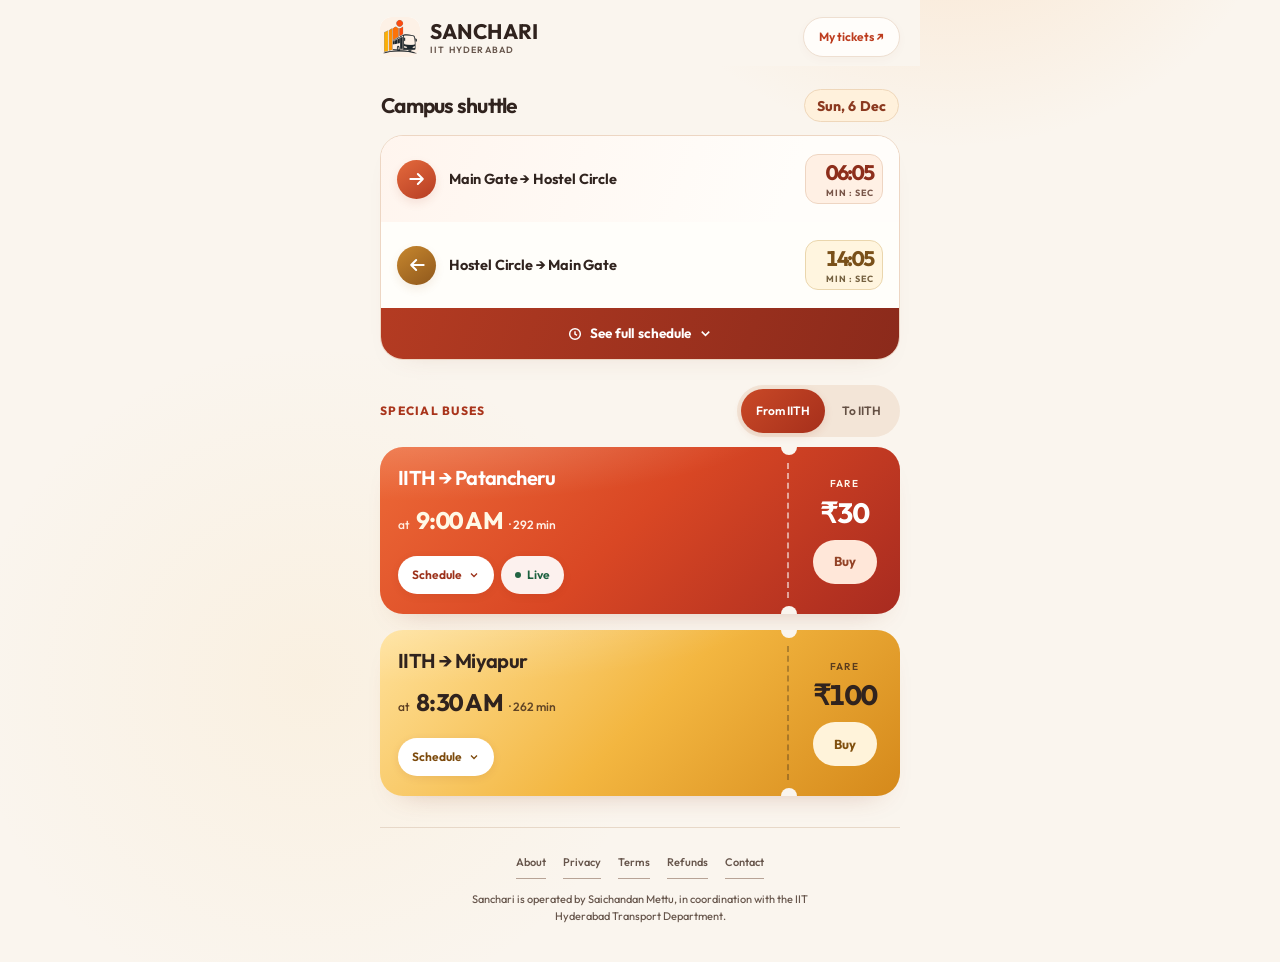
==== commit 16e18f47: "Capitalize compact next-day label" ====
--- a/index.html
+++ b/index.html
@@ -19,4 +19,4 @@
 </section>
 <section id="routes" aria-labelledby="routesTitle"><div class="special-head"><h2 class="sect" id="routesTitle">Special Buses</h2><div class="toggle" id="specialToggle" role="group" aria-label="Journey direction"><button class="on" data-tdir="from" aria-pressed="true">From IITH</button><button data-tdir="to" aria-pressed="false">To IITH</button></div></div><div class="rcards" id="routeCards"><p>Loading schedules…</p></div><noscript><p>Turn on JavaScript to see schedules. Contact <a href="mailto:office.transport@iith.ac.in">Transport</a> for bus information.</p></noscript></section>
 <footer class="footer"><div class="footer-links"><a href="legal.html">About</a><a href="privacy.html">Privacy</a><a href="terms.html">Terms</a><a href="refund.html">Refunds</a><a href="mailto:office.transport@iith.ac.in">Contact</a></div><p class="footer-op">Sanchari is operated by Saichandan Mettu, in coordination with the IIT Hyderabad Transport Department.</p></footer>
-</main></div><script src="assets/shared.js?v=12"></script><script src="assets/app.js?v=18"></script></body></html>
+</main></div><script src="assets/shared.js?v=12"></script><script src="assets/app.js?v=19"></script></body></html>
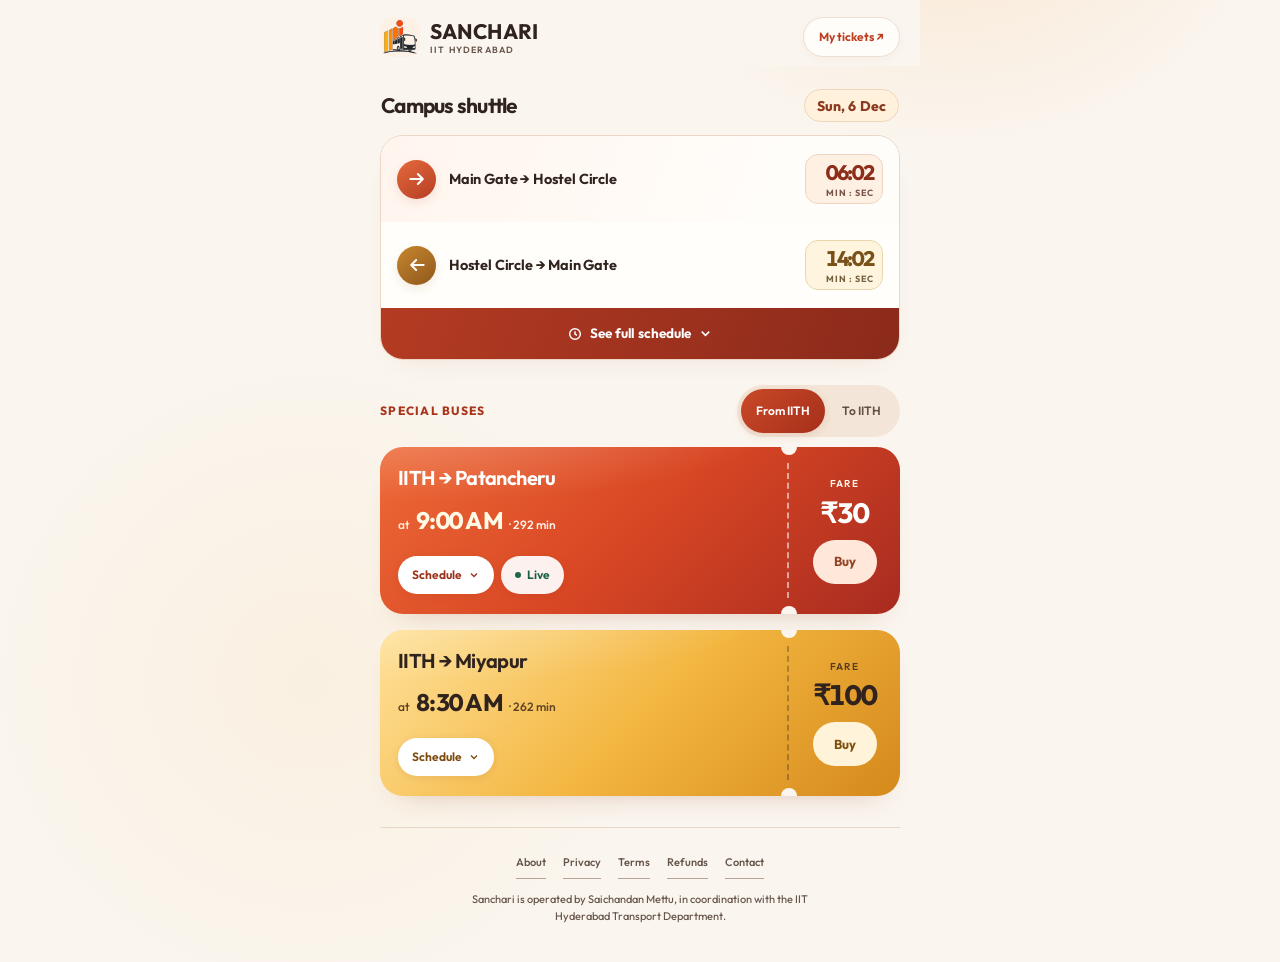
==== commit 243569a7: "Launch-readiness fixes: rebooking after a failed payment, schedule display, page styles - A failed o" ====
--- a/index.html
+++ b/index.html
@@ -5,7 +5,7 @@
 <meta name="theme-color" content="#faf5ee"><meta name="description" content="Campus shuttle countdown and bus journeys from IIT Hyderabad.">
 <title>Sanchari — IIT Hyderabad bus tickets</title>
 <link rel="icon" type="image/svg+xml" href="assets/logo.svg"><link rel="apple-touch-icon" href="assets/logo.png">
-<link rel="stylesheet" href="assets/app.css?v=19">
+<link rel="stylesheet" href="assets/app.css?v=20">
 </head>
 <body><a class="skip-link" href="#campus">Skip to buses</a><div class="app">
 <header class="appbar"><a class="brandblock" href="index.html" aria-label="Sanchari home"><img class="applogo" src="assets/logo.svg" alt=""><span class="brand">SANCHARI<small>IIT HYDERABAD</small></span></a><a class="ticket-nav" href="tickets.html">My tickets ↗</a></header>
@@ -19,4 +19,4 @@
 </section>
 <section id="routes" aria-labelledby="routesTitle"><div class="special-head"><h2 class="sect" id="routesTitle">Special Buses</h2><div class="toggle" id="specialToggle" role="group" aria-label="Journey direction"><button class="on" data-tdir="from" aria-pressed="true">From IITH</button><button data-tdir="to" aria-pressed="false">To IITH</button></div></div><div class="rcards" id="routeCards"><p>Loading schedules…</p></div><noscript><p>Turn on JavaScript to see schedules. Contact <a href="mailto:office.transport@iith.ac.in">Transport</a> for bus information.</p></noscript></section>
 <footer class="footer"><div class="footer-links"><a href="legal.html">About</a><a href="privacy.html">Privacy</a><a href="terms.html">Terms</a><a href="refund.html">Refunds</a><a href="mailto:office.transport@iith.ac.in">Contact</a></div><p class="footer-op">Sanchari is operated by Saichandan Mettu, in coordination with the IIT Hyderabad Transport Department.</p></footer>
-</main></div><script src="assets/shared.js?v=12"></script><script src="assets/app.js?v=19"></script></body></html>
+</main></div><script src="assets/shared.js?v=13"></script><script src="assets/app.js?v=20"></script></body></html>
--- a/assets/app.css
+++ b/assets/app.css
@@ -433,3 +433,14 @@
   .dir .eta .m{font-size:19px}
 }
 @media(prefers-reduced-motion:reduce){.sched-btn:hover{transition:none}}
+/* Secondary pages (My tickets, payment, pass, staff): these classes had no styles
+   and fell back to browser-default grey buttons. Same pill and type system as the home screen. */
+.eyebrow{margin:0 0 8px;font-size:11px;font-weight:800;letter-spacing:.14em;text-transform:uppercase;color:var(--ox)}
+.small-copy{font-size:14px;line-height:1.55;color:#6c5948}
+.quiet-btn{display:flex;align-items:center;justify-content:center;width:100%;min-height:46px;padding:12px 18px;border:1px solid #ecd6c4;border-radius:var(--r-btn);background:#fff7f0;color:#8d2e1b;font-size:13px;font-weight:650;text-decoration:none;cursor:pointer}
+.quiet-btn:disabled{opacity:.55;cursor:default}
+.text-link{display:inline-flex;align-items:center;min-height:44px;margin-top:8px;font-size:13px;font-weight:650}
+.surface>.primary-btn+.primary-btn{margin-top:10px}
+#scanWorkspace>.quiet-btn:first-child{width:auto;min-height:38px;margin-left:auto;padding:8px 16px}
+@media(hover:hover){.quiet-btn:not(:disabled):hover{background:#ffefe2}}
+@media(prefers-reduced-motion:no-preference){.quiet-btn{transition:background .2s}}
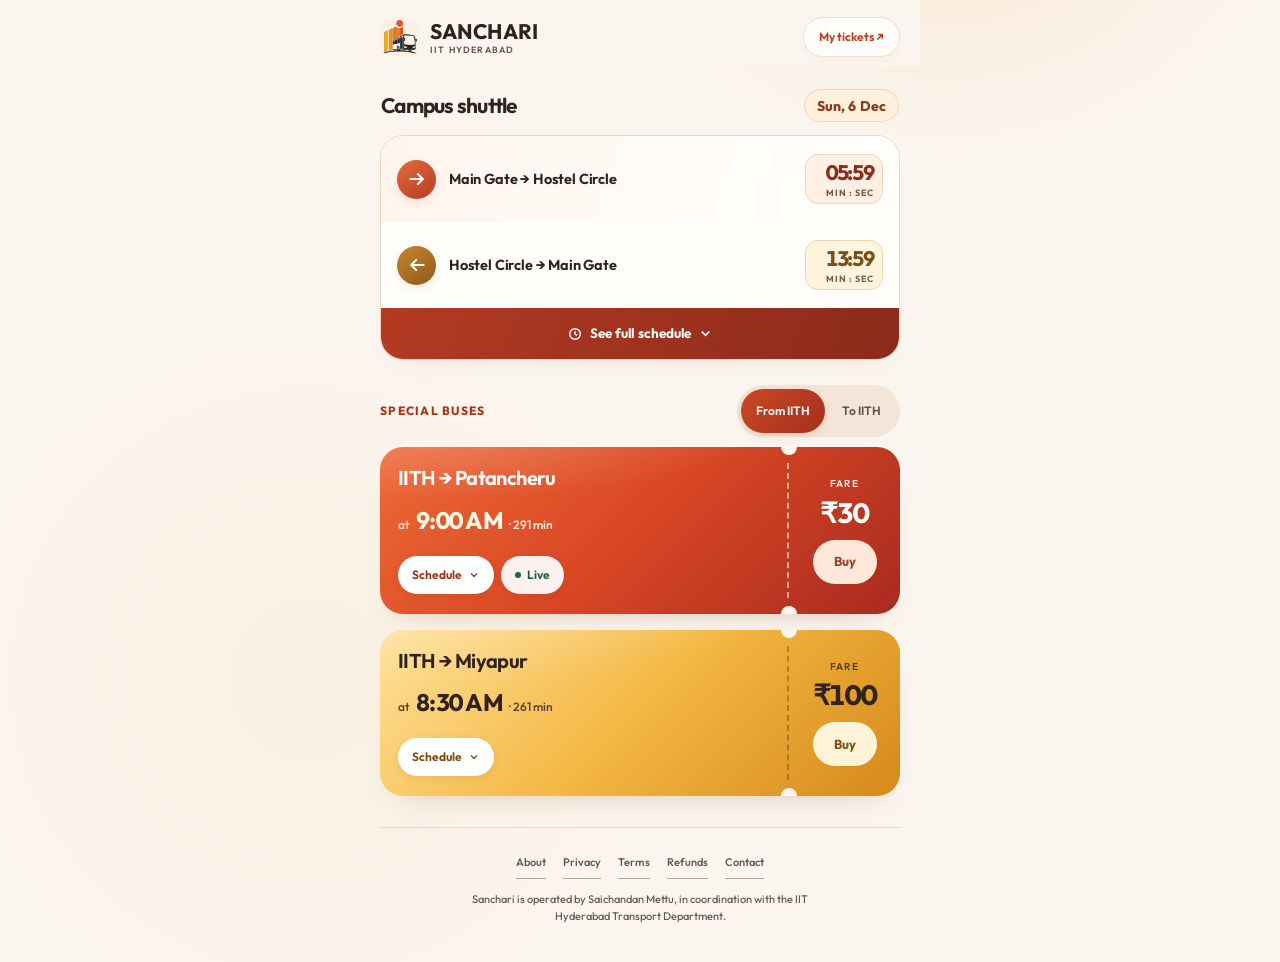
==== commit 0e74e656: "Hosted payment-link adapter, self-made storage and private test mode Adds a payment-link adapter key" ====
--- a/index.html
+++ b/index.html
@@ -5,7 +5,7 @@
 <meta name="theme-color" content="#faf5ee"><meta name="description" content="Campus shuttle countdown and bus journeys from IIT Hyderabad.">
 <title>Sanchari — IIT Hyderabad bus tickets</title>
 <link rel="icon" type="image/svg+xml" href="assets/logo.svg"><link rel="apple-touch-icon" href="assets/logo.png">
-<link rel="stylesheet" href="assets/app.css?v=20">
+<link rel="stylesheet" href="assets/app.css?v=21">
 </head>
 <body><a class="skip-link" href="#campus">Skip to buses</a><div class="app">
 <header class="appbar"><a class="brandblock" href="index.html" aria-label="Sanchari home"><img class="applogo" src="assets/logo.svg" alt=""><span class="brand">SANCHARI<small>IIT HYDERABAD</small></span></a><a class="ticket-nav" href="tickets.html">My tickets ↗</a></header>
@@ -19,4 +19,4 @@
 </section>
 <section id="routes" aria-labelledby="routesTitle"><div class="special-head"><h2 class="sect" id="routesTitle">Special Buses</h2><div class="toggle" id="specialToggle" role="group" aria-label="Journey direction"><button class="on" data-tdir="from" aria-pressed="true">From IITH</button><button data-tdir="to" aria-pressed="false">To IITH</button></div></div><div class="rcards" id="routeCards"><p>Loading schedules…</p></div><noscript><p>Turn on JavaScript to see schedules. Contact <a href="mailto:office.transport@iith.ac.in">Transport</a> for bus information.</p></noscript></section>
 <footer class="footer"><div class="footer-links"><a href="legal.html">About</a><a href="privacy.html">Privacy</a><a href="terms.html">Terms</a><a href="refund.html">Refunds</a><a href="mailto:office.transport@iith.ac.in">Contact</a></div><p class="footer-op">Sanchari is operated by Saichandan Mettu, in coordination with the IIT Hyderabad Transport Department.</p></footer>
-</main></div><script src="assets/shared.js?v=13"></script><script src="assets/app.js?v=20"></script></body></html>
+</main></div><script src="assets/shared.js?v=14"></script><script src="assets/app.js?v=21"></script></body></html>
--- a/assets/app.css
+++ b/assets/app.css
@@ -444,3 +444,13 @@
 #scanWorkspace>.quiet-btn:first-child{width:auto;min-height:38px;margin-left:auto;padding:8px 16px}
 @media(hover:hover){.quiet-btn:not(:disabled):hover{background:#ffefe2}}
 @media(prefers-reduced-motion:no-preference){.quiet-btn{transition:background .2s}}
+/* Checkout: test-mode notice and the one-time mobile number ask inside a route card */
+.test-note{margin:0 0 12px;padding:10px 14px;border-radius:14px;background:var(--paper2);color:var(--ox2);font-weight:700;font-size:13px;line-height:1.4;text-align:center}
+.card-status .phone-ask{display:flex;flex-direction:column;gap:8px;font-size:13px;color:var(--ink);margin-top:2px}
+.phone-ask label{font-weight:700}
+.phone-row{display:flex;gap:8px}
+.phone-row input{flex:1;min-width:0;min-height:44px;padding:10px 14px;border:1.5px solid var(--pline);border-radius:12px;background:var(--paper);color:var(--ink);font:inherit;font-size:16px}
+.phone-row input[aria-invalid="true"]{border-color:var(--ox)}
+.phone-row button{min-height:44px;padding:10px 18px;border:none;border-radius:12px;background:var(--ox);color:#fff;font:inherit;font-size:14px;font-weight:800;cursor:pointer}
+.phone-cancel{align-self:flex-start;background:none;border:none;color:var(--m2);font:inherit;font-size:12px;text-decoration:underline;cursor:pointer;padding:4px 0}
+.phone-row input:focus-visible,.phone-row button:focus-visible,.phone-cancel:focus-visible{outline:2px solid var(--ox);outline-offset:2px}
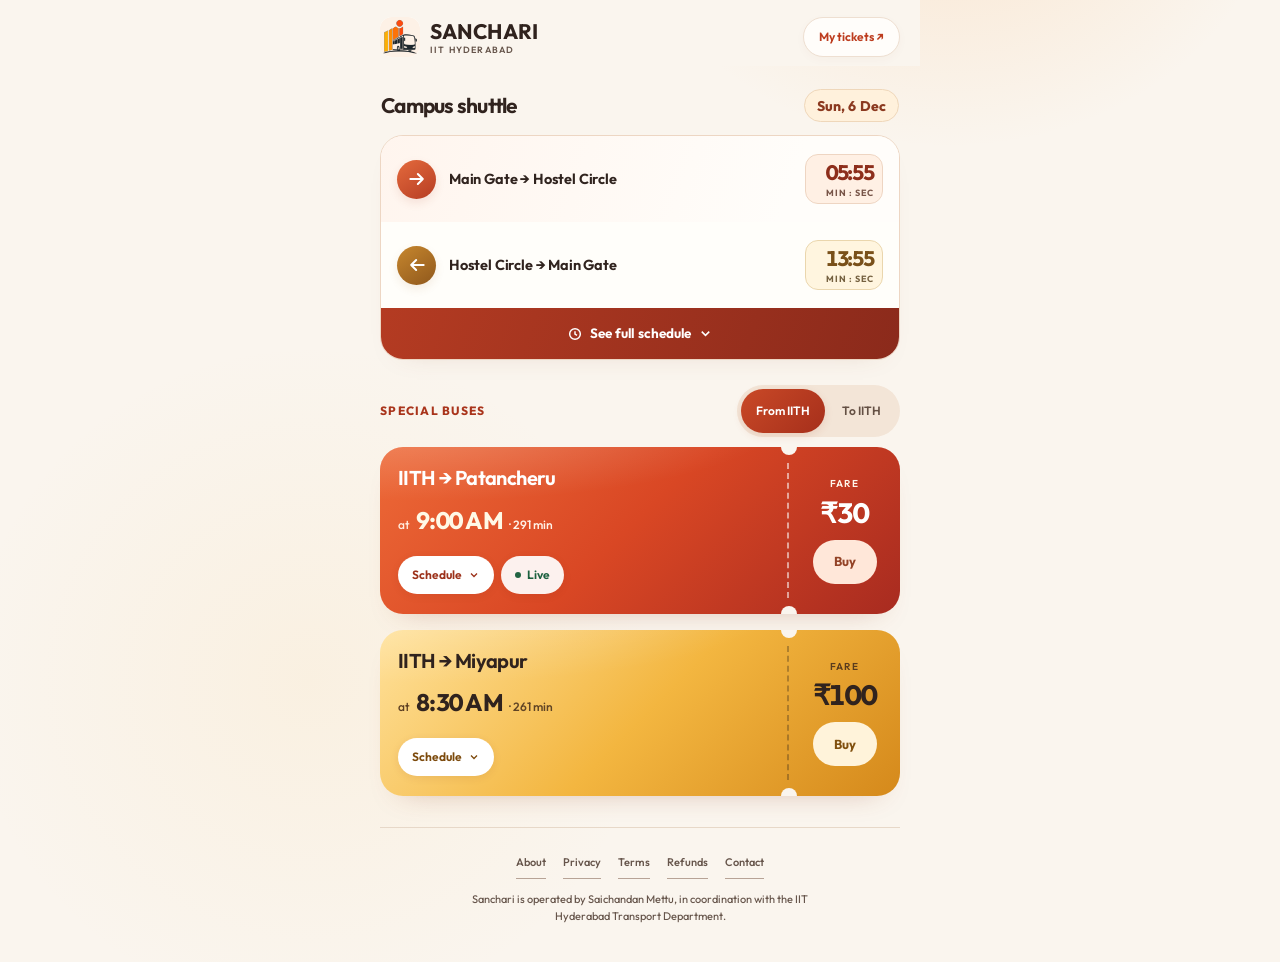
==== commit 0e229620: "Make pages revalidate and show why a test pass is not working HTML now sends Cache-Control: no-cache" ====
--- a/index.html
+++ b/index.html
@@ -19,4 +19,4 @@
 </section>
 <section id="routes" aria-labelledby="routesTitle"><div class="special-head"><h2 class="sect" id="routesTitle">Special Buses</h2><div class="toggle" id="specialToggle" role="group" aria-label="Journey direction"><button class="on" data-tdir="from" aria-pressed="true">From IITH</button><button data-tdir="to" aria-pressed="false">To IITH</button></div></div><div class="rcards" id="routeCards"><p>Loading schedules…</p></div><noscript><p>Turn on JavaScript to see schedules. Contact <a href="mailto:office.transport@iith.ac.in">Transport</a> for bus information.</p></noscript></section>
 <footer class="footer"><div class="footer-links"><a href="legal.html">About</a><a href="privacy.html">Privacy</a><a href="terms.html">Terms</a><a href="refund.html">Refunds</a><a href="mailto:office.transport@iith.ac.in">Contact</a></div><p class="footer-op">Sanchari is operated by Saichandan Mettu, in coordination with the IIT Hyderabad Transport Department.</p></footer>
-</main></div><script src="assets/shared.js?v=14"></script><script src="assets/app.js?v=21"></script></body></html>
+</main></div><script src="assets/shared.js?v=14"></script><script src="assets/app.js?v=22"></script></body></html>
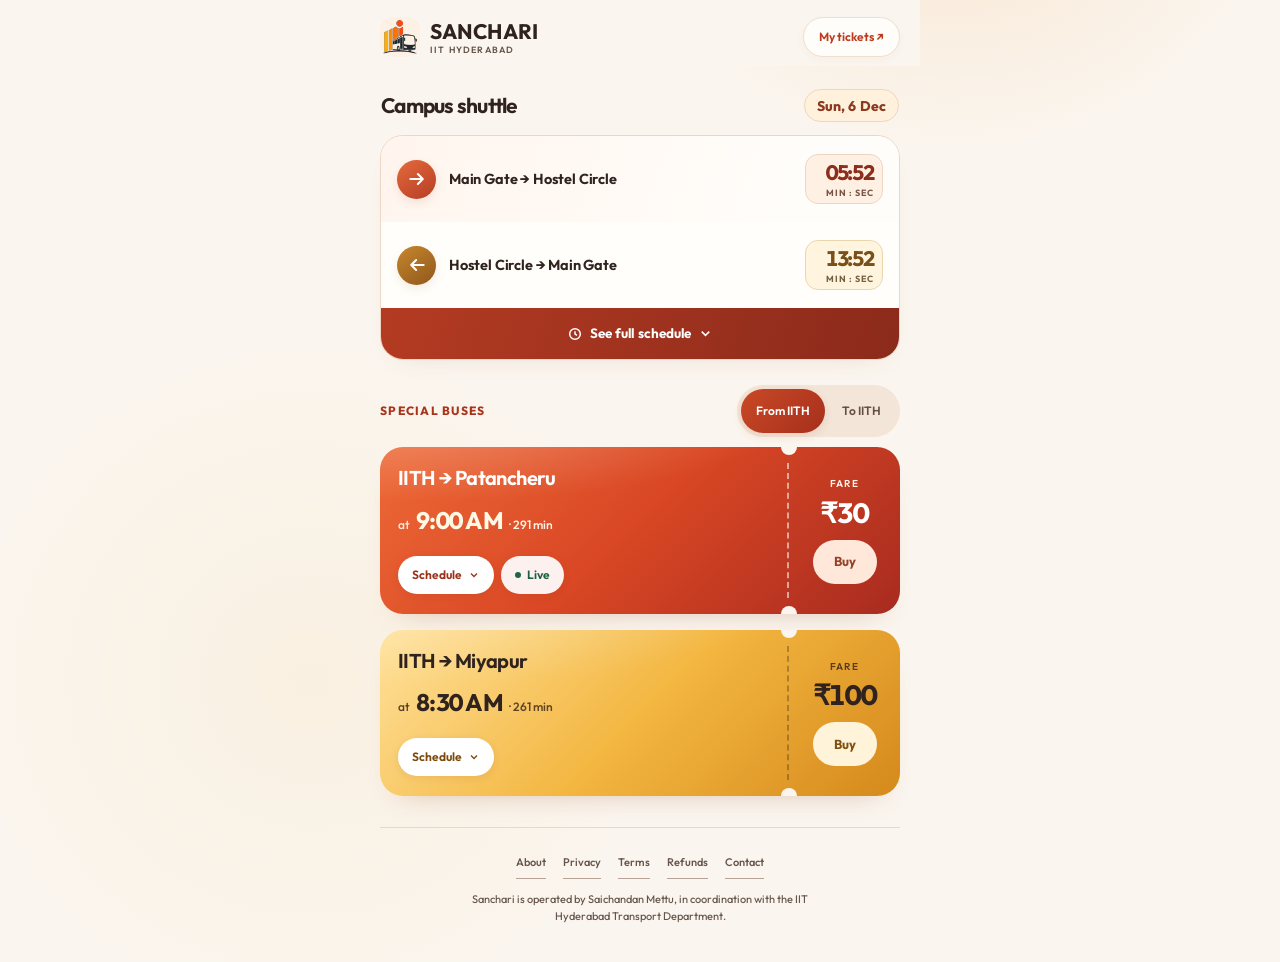
==== commit 0598b904: "Say when a test link was cut off while copying Co-Authored-By: Claude Opus 5.5 <noreply@anthropic.co" ====
--- a/index.html
+++ b/index.html
@@ -19,4 +19,4 @@
 </section>
 <section id="routes" aria-labelledby="routesTitle"><div class="special-head"><h2 class="sect" id="routesTitle">Special Buses</h2><div class="toggle" id="specialToggle" role="group" aria-label="Journey direction"><button class="on" data-tdir="from" aria-pressed="true">From IITH</button><button data-tdir="to" aria-pressed="false">To IITH</button></div></div><div class="rcards" id="routeCards"><p>Loading schedules…</p></div><noscript><p>Turn on JavaScript to see schedules. Contact <a href="mailto:office.transport@iith.ac.in">Transport</a> for bus information.</p></noscript></section>
 <footer class="footer"><div class="footer-links"><a href="legal.html">About</a><a href="privacy.html">Privacy</a><a href="terms.html">Terms</a><a href="refund.html">Refunds</a><a href="mailto:office.transport@iith.ac.in">Contact</a></div><p class="footer-op">Sanchari is operated by Saichandan Mettu, in coordination with the IIT Hyderabad Transport Department.</p></footer>
-</main></div><script src="assets/shared.js?v=14"></script><script src="assets/app.js?v=22"></script></body></html>
+</main></div><script src="assets/shared.js?v=14"></script><script src="assets/app.js?v=23"></script></body></html>
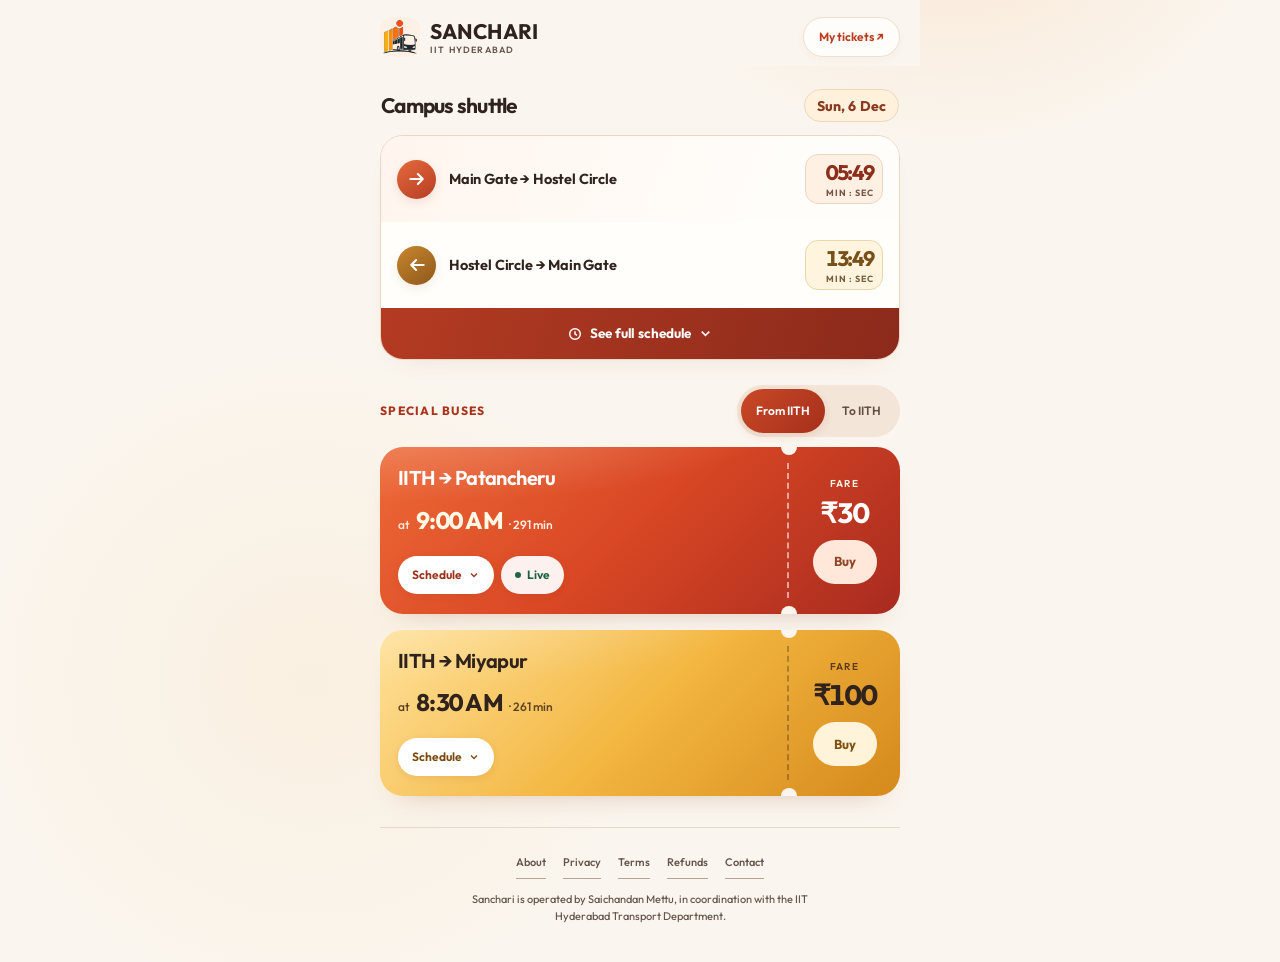
==== commit 237783ba: "Temporary test-mode trace and a message when the test pass is not kept Logs event names and yes/no f" ====
--- a/index.html
+++ b/index.html
@@ -19,4 +19,4 @@
 </section>
 <section id="routes" aria-labelledby="routesTitle"><div class="special-head"><h2 class="sect" id="routesTitle">Special Buses</h2><div class="toggle" id="specialToggle" role="group" aria-label="Journey direction"><button class="on" data-tdir="from" aria-pressed="true">From IITH</button><button data-tdir="to" aria-pressed="false">To IITH</button></div></div><div class="rcards" id="routeCards"><p>Loading schedules…</p></div><noscript><p>Turn on JavaScript to see schedules. Contact <a href="mailto:office.transport@iith.ac.in">Transport</a> for bus information.</p></noscript></section>
 <footer class="footer"><div class="footer-links"><a href="legal.html">About</a><a href="privacy.html">Privacy</a><a href="terms.html">Terms</a><a href="refund.html">Refunds</a><a href="mailto:office.transport@iith.ac.in">Contact</a></div><p class="footer-op">Sanchari is operated by Saichandan Mettu, in coordination with the IIT Hyderabad Transport Department.</p></footer>
-</main></div><script src="assets/shared.js?v=14"></script><script src="assets/app.js?v=23"></script></body></html>
+</main></div><script src="assets/shared.js?v=14"></script><script src="assets/app.js?v=24"></script></body></html>
